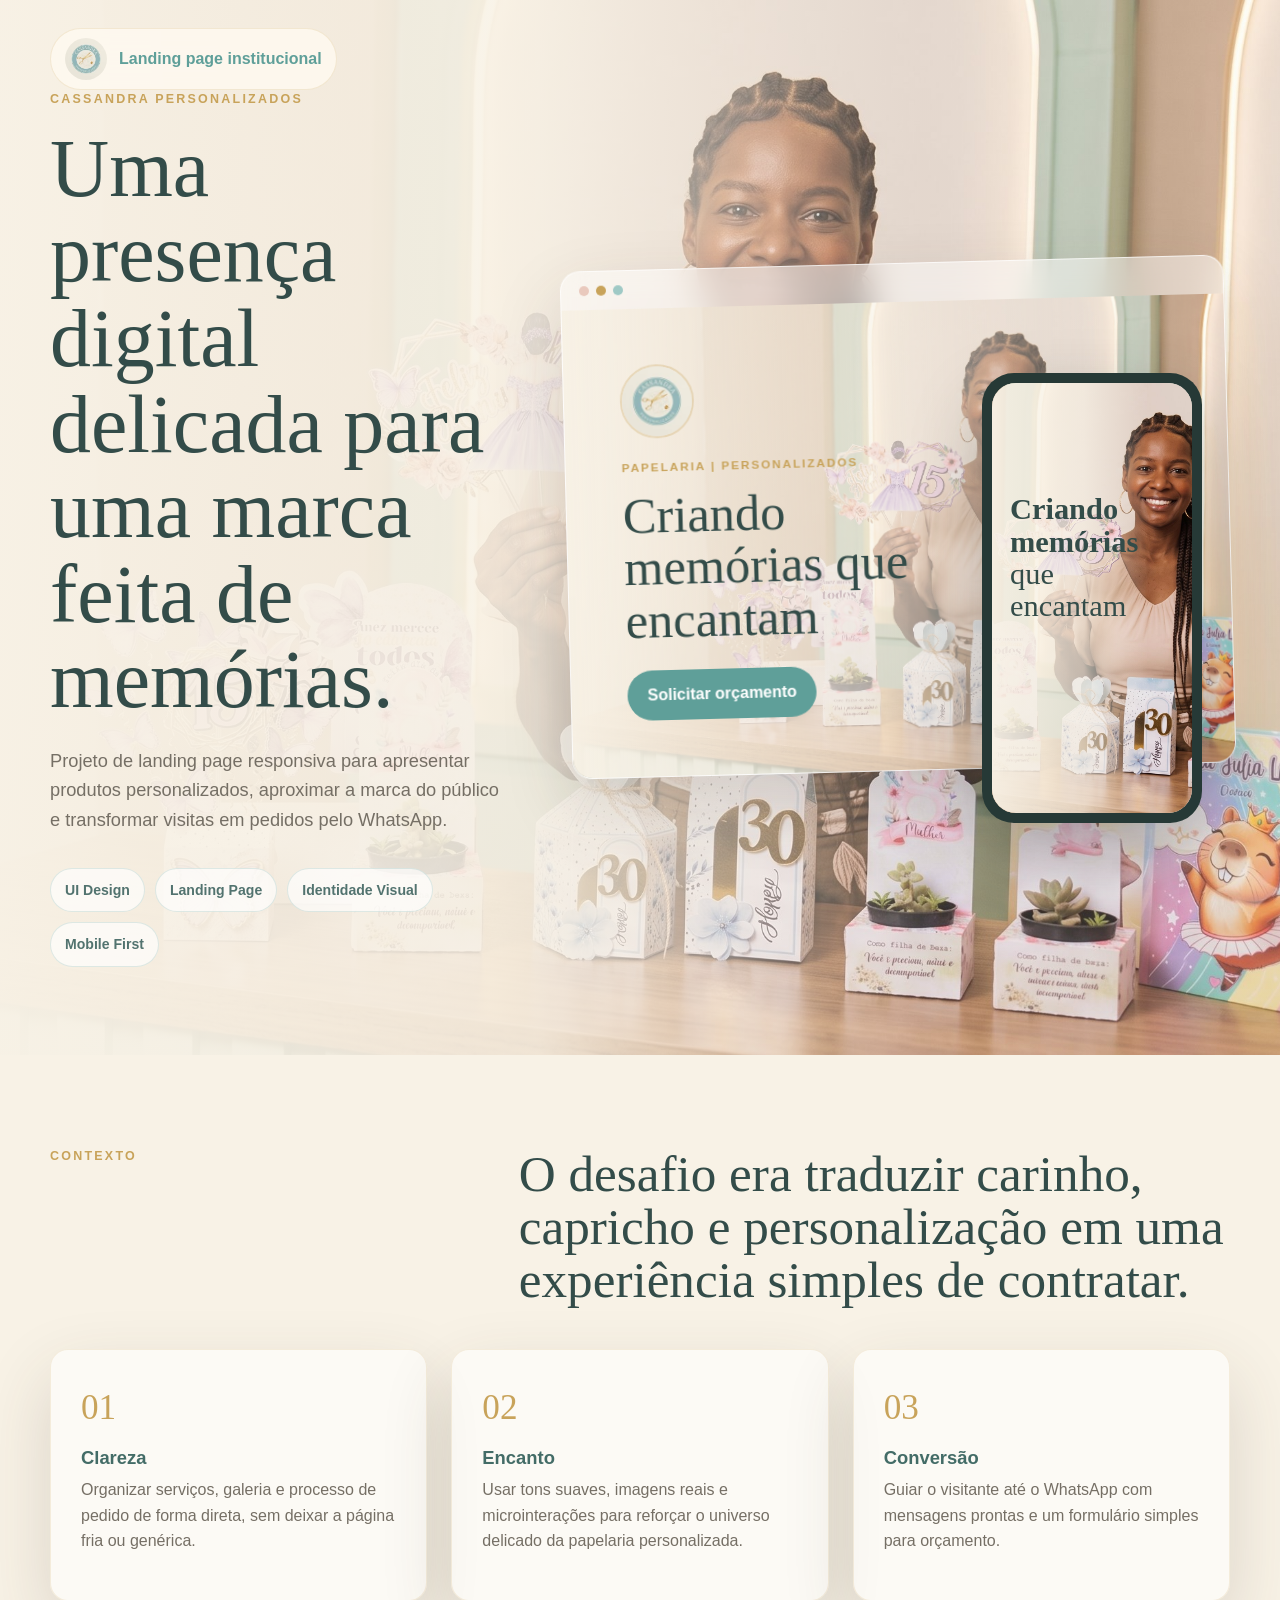
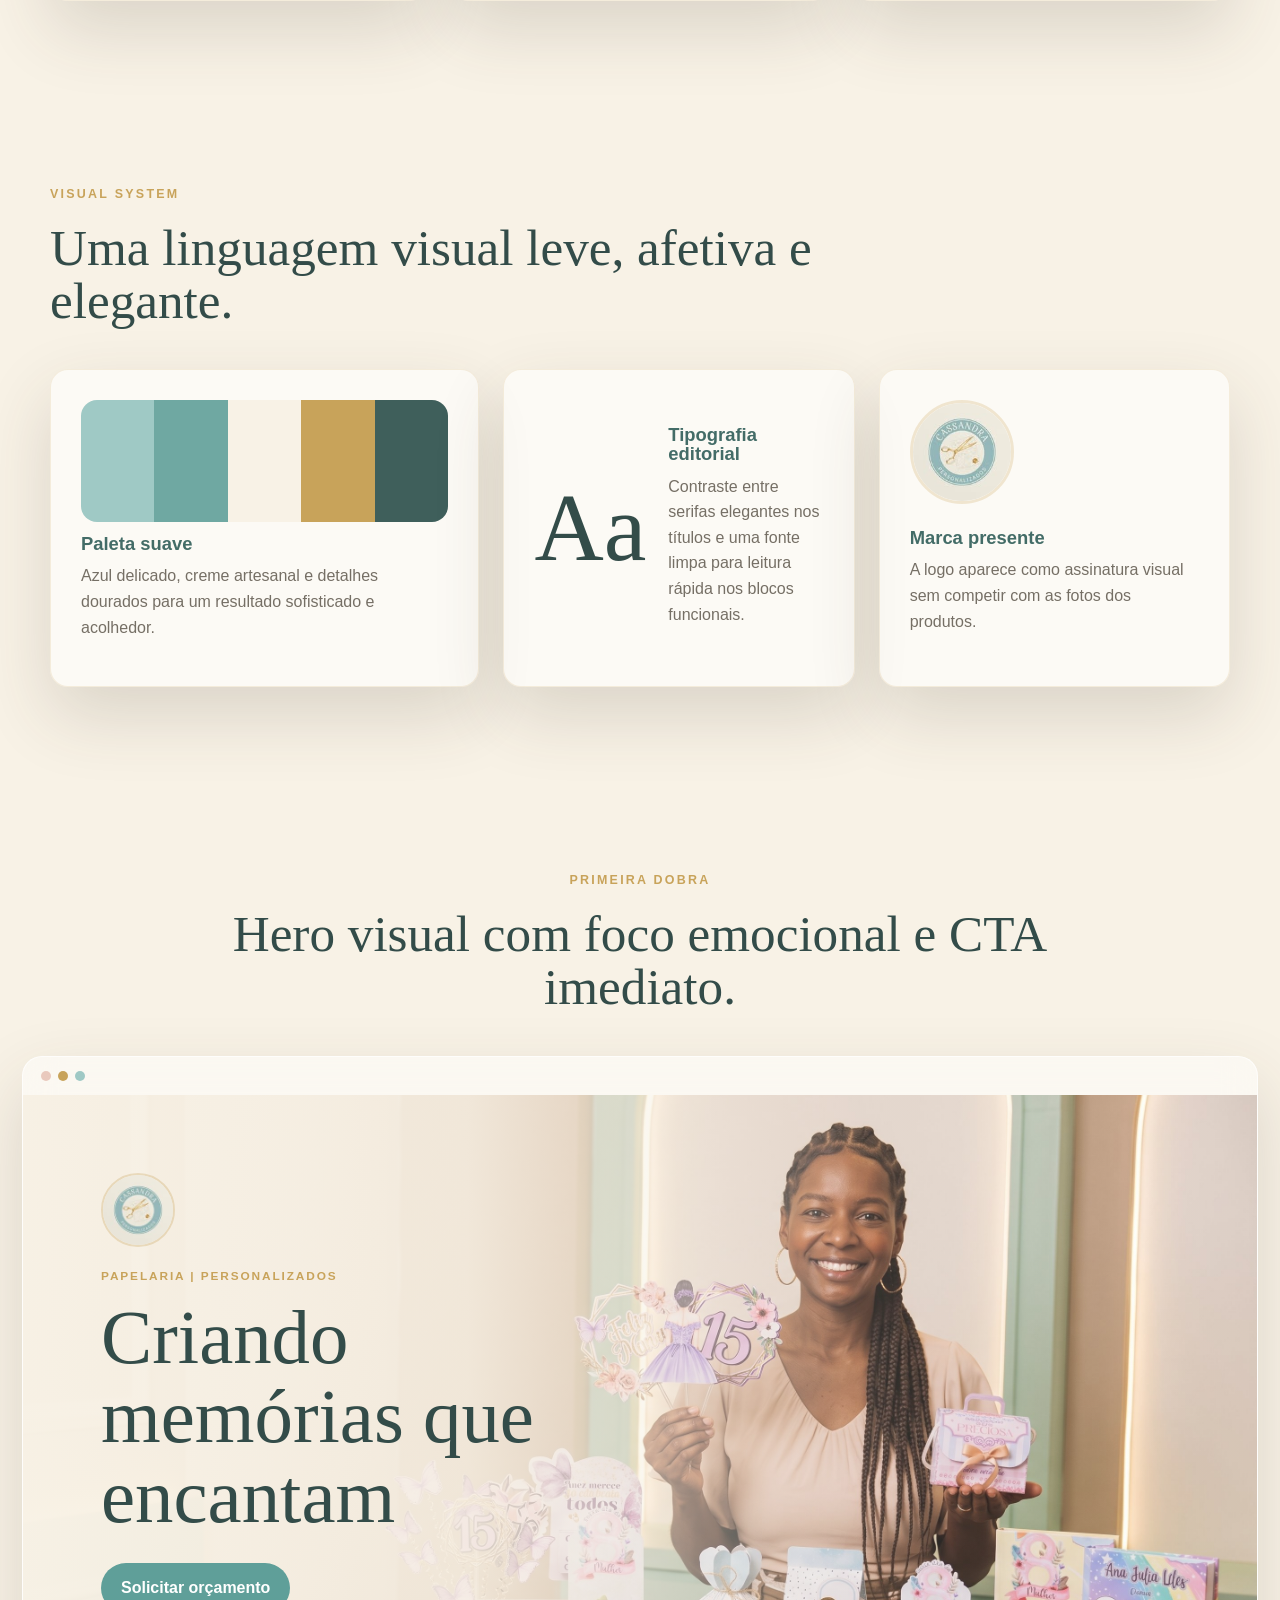
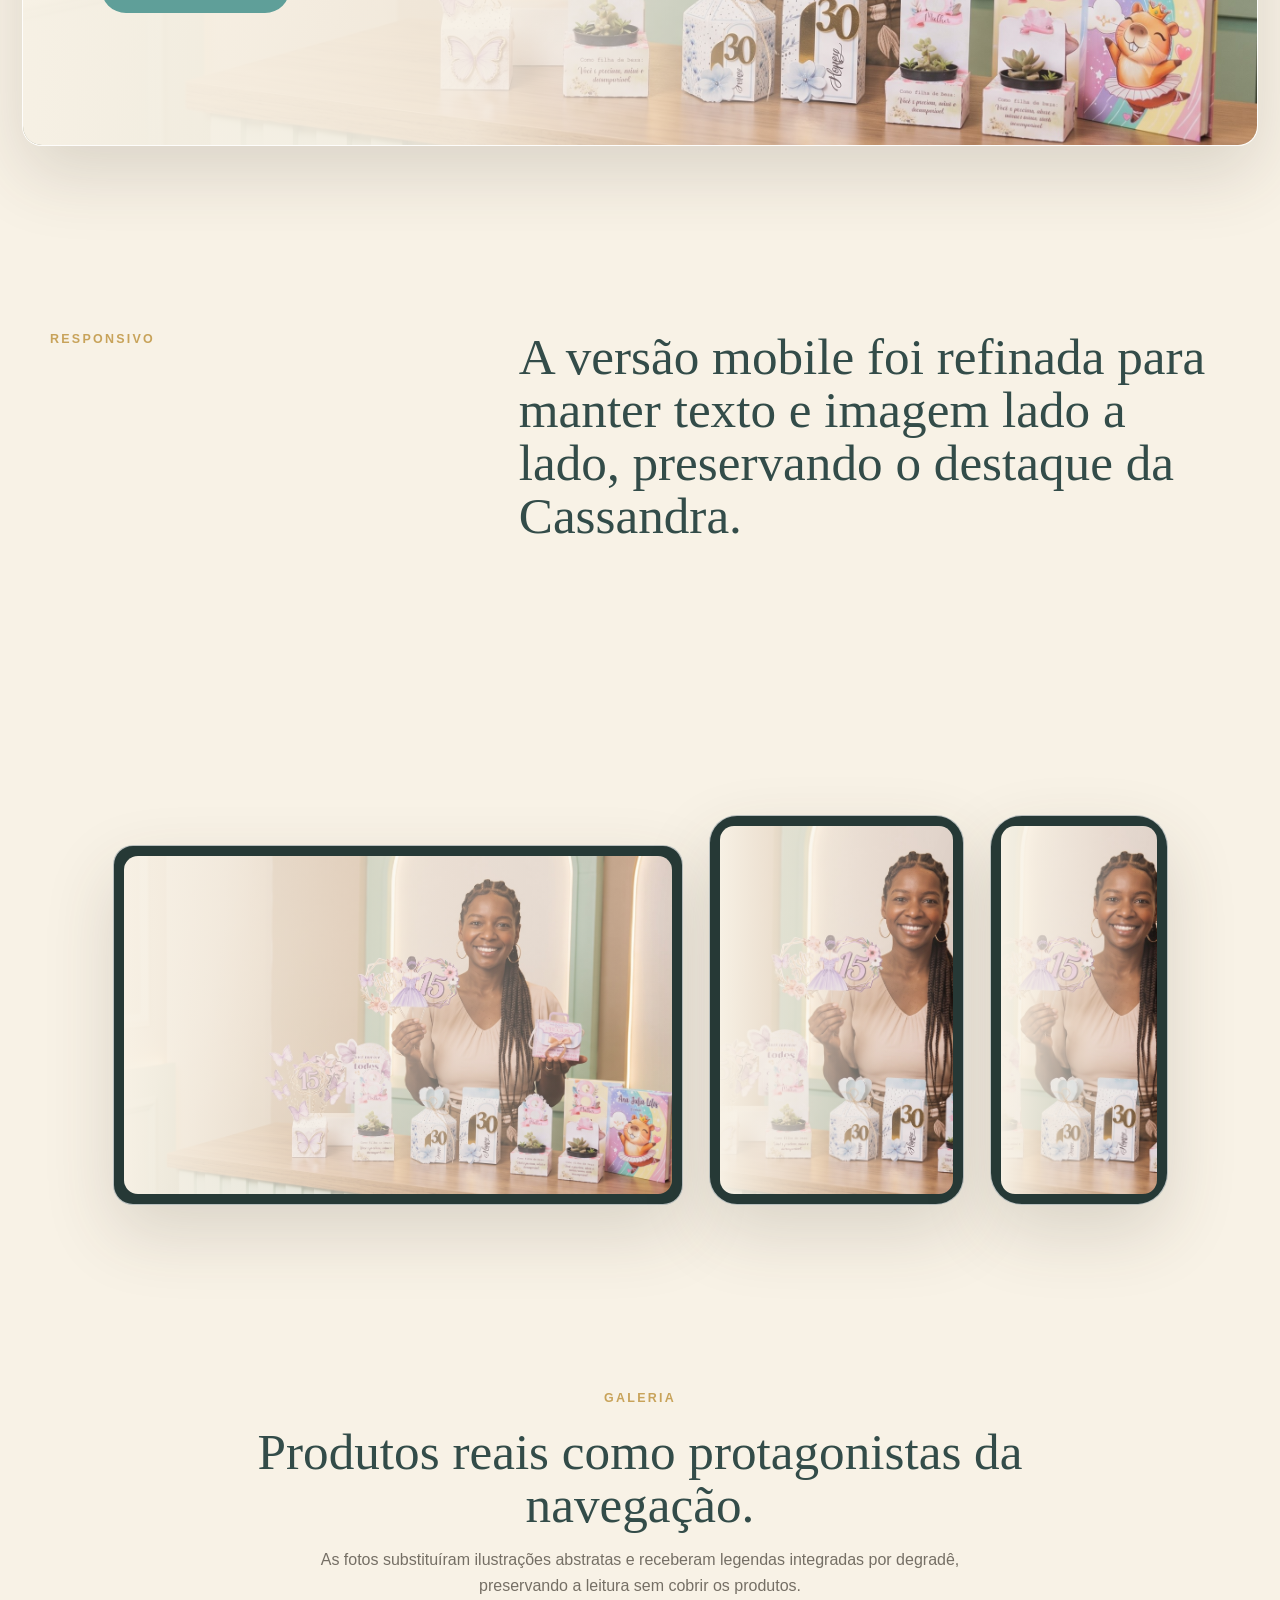
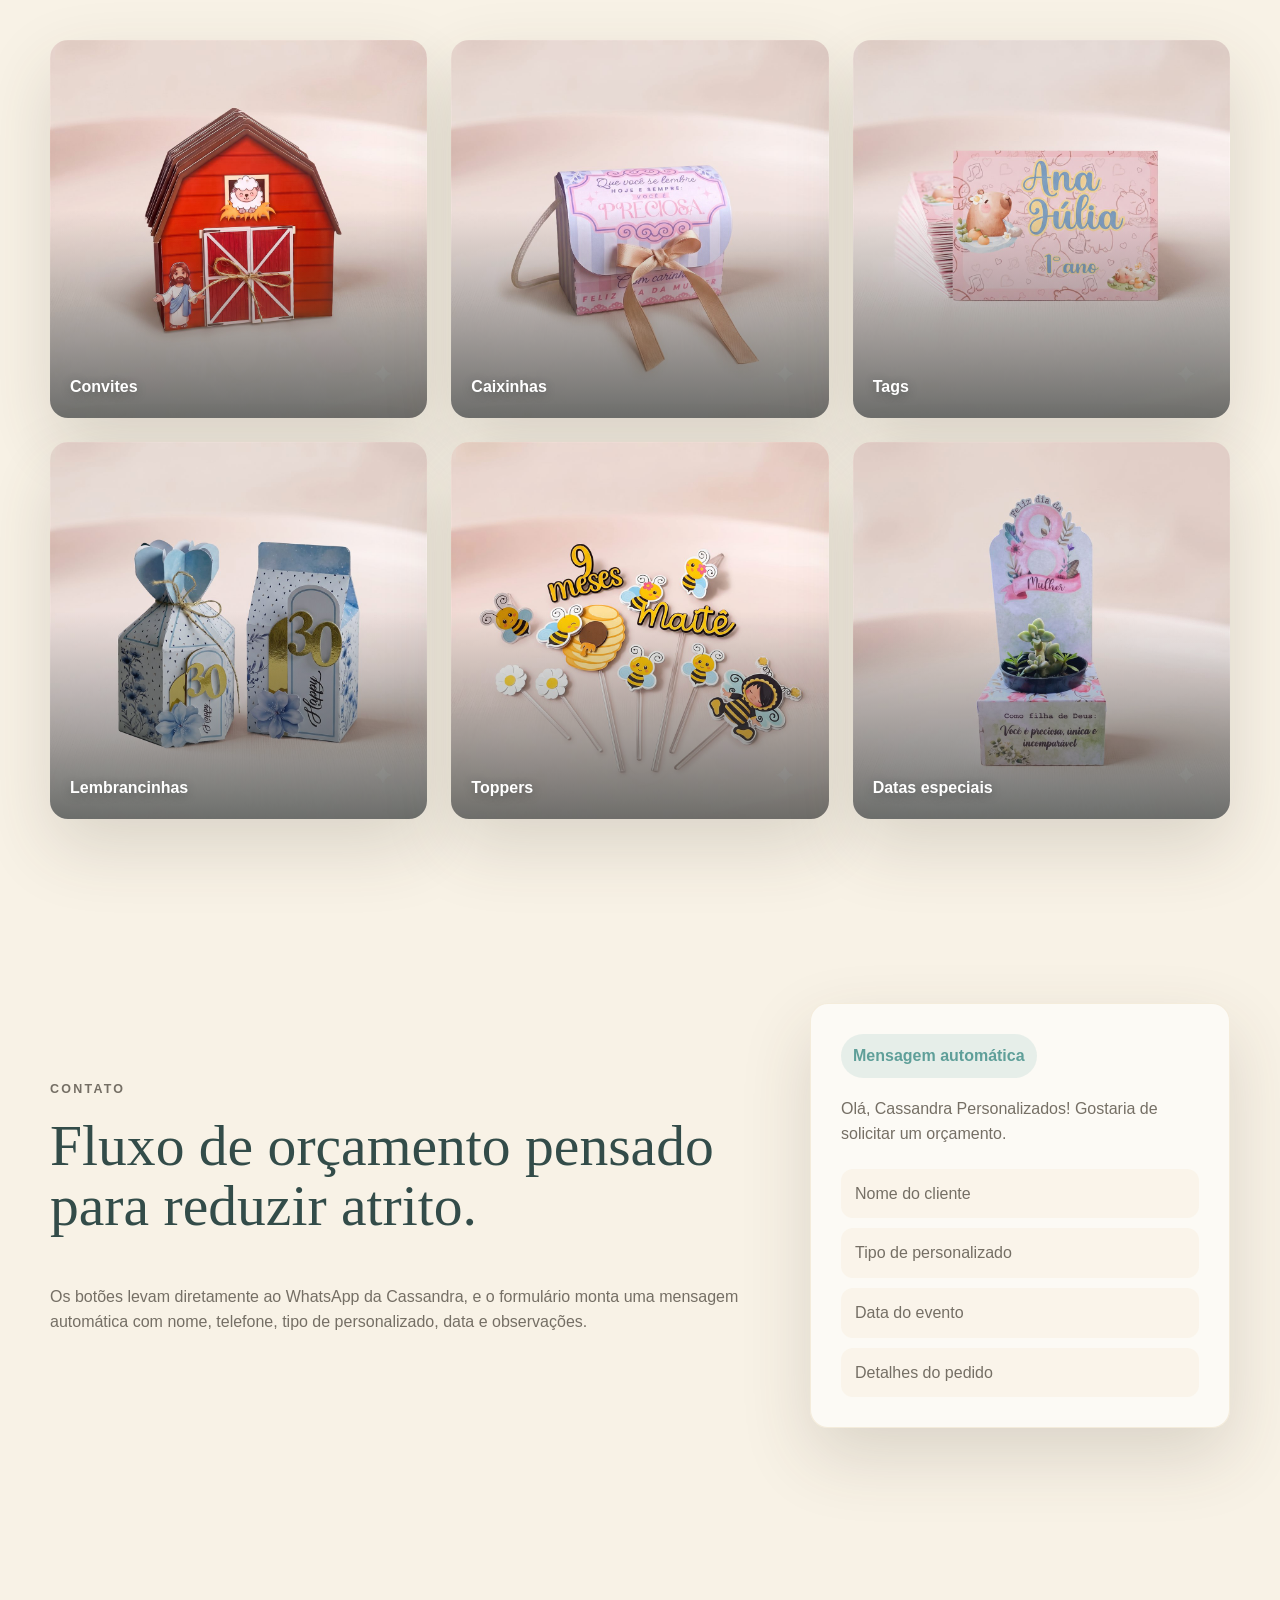
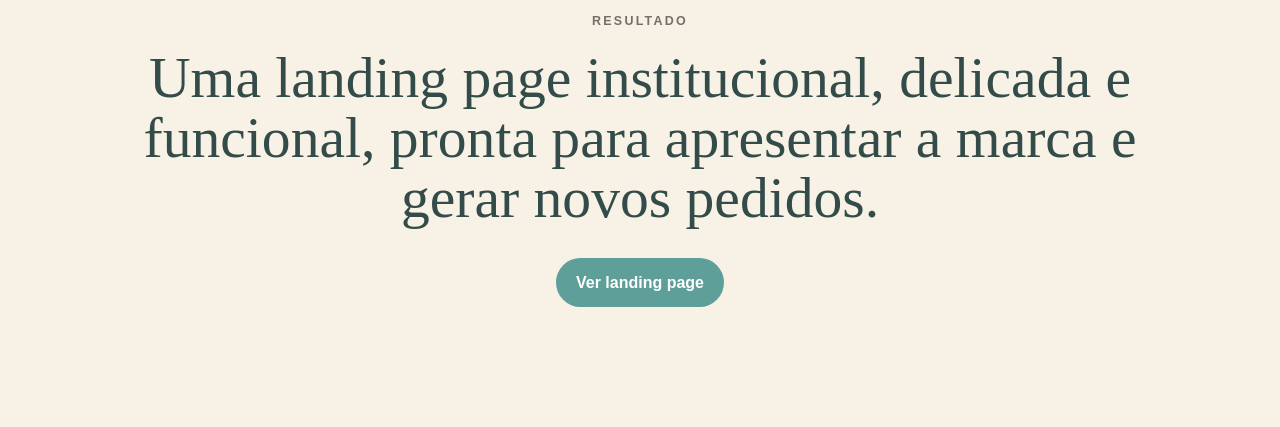
==== portfolio-behance/index.html @ b52dce13 "Cria case Behance da landing Cassandra" ====
<!DOCTYPE html>
<html lang="pt-BR">
<head>
  <meta charset="UTF-8">
  <meta name="viewport" content="width=device-width, initial-scale=1.0">
  <meta name="description" content="Case de portfólio da landing page Cassandra Personalizados, criado para apresentação no Behance.">
  <title>Cassandra Personalizados | Case Behance</title>
  <link rel="stylesheet" href="styles.css?v=20260709-case-1">
</head>
<body>
  <main>
    <section class="hero-section panel" id="inicio">
      <div class="case-nav">
        <img src="../assets/logo-cassandra.jpg" alt="Logo Cassandra Personalizados">
        <span>Landing page institucional</span>
      </div>

      <div class="hero-grid">
        <div class="hero-copy">
          <p class="eyebrow">Cassandra Personalizados</p>
          <h1>Uma presença digital delicada para uma marca feita de memórias.</h1>
          <p>Projeto de landing page responsiva para apresentar produtos personalizados, aproximar a marca do público e transformar visitas em pedidos pelo WhatsApp.</p>
          <div class="hero-meta">
            <span>UI Design</span>
            <span>Landing Page</span>
            <span>Identidade Visual</span>
            <span>Mobile First</span>
          </div>
        </div>

        <div class="hero-showcase" aria-label="Prévia visual da landing page">
          <div class="browser-frame desktop-preview">
            <div class="window-dots"><i></i><i></i><i></i></div>
            <div class="preview-hero">
              <img class="preview-logo" src="../assets/logo-cassandra.jpg" alt="">
              <p>Papelaria | Personalizados</p>
              <h2>Criando memórias que encantam</h2>
              <a>Solicitar orçamento</a>
            </div>
          </div>
          <div class="phone-frame">
            <div class="phone-screen">
              <img src="../assets/hero-cassandra.jpg" alt="Prévia mobile da landing Cassandra Personalizados">
              <div>
                <strong>Criando memórias</strong>
                <span>que encantam</span>
              </div>
            </div>
          </div>
        </div>
      </div>
    </section>

    <section class="overview panel">
      <div class="section-title">
        <p class="eyebrow">Contexto</p>
        <h2>O desafio era traduzir carinho, capricho e personalização em uma experiência simples de contratar.</h2>
      </div>
      <div class="overview-grid">
        <article>
          <span>01</span>
          <h3>Clareza</h3>
          <p>Organizar serviços, galeria e processo de pedido de forma direta, sem deixar a página fria ou genérica.</p>
        </article>
        <article>
          <span>02</span>
          <h3>Encanto</h3>
          <p>Usar tons suaves, imagens reais e microinterações para reforçar o universo delicado da papelaria personalizada.</p>
        </article>
        <article>
          <span>03</span>
          <h3>Conversão</h3>
          <p>Guiar o visitante até o WhatsApp com mensagens prontas e um formulário simples para orçamento.</p>
        </article>
      </div>
    </section>

    <section class="visual-system panel">
      <div class="section-title compact">
        <p class="eyebrow">Visual System</p>
        <h2>Uma linguagem visual leve, afetiva e elegante.</h2>
      </div>
      <div class="system-grid">
        <div class="palette-card">
          <div class="swatches">
            <span style="--c:#9fc9c5"></span>
            <span style="--c:#6fa8a2"></span>
            <span style="--c:#f8f2e6"></span>
            <span style="--c:#c8a35a"></span>
            <span style="--c:#3f5f5b"></span>
          </div>
          <h3>Paleta suave</h3>
          <p>Azul delicado, creme artesanal e detalhes dourados para um resultado sofisticado e acolhedor.</p>
        </div>
        <div class="type-card">
          <span class="serif-sample">Aa</span>
          <div>
            <h3>Tipografia editorial</h3>
            <p>Contraste entre serifas elegantes nos títulos e uma fonte limpa para leitura rápida nos blocos funcionais.</p>
          </div>
        </div>
        <div class="logo-card">
          <img src="../assets/logo-cassandra.jpg" alt="Logo Cassandra Personalizados">
          <h3>Marca presente</h3>
          <p>A logo aparece como assinatura visual sem competir com as fotos dos produtos.</p>
        </div>
      </div>
    </section>

    <section class="full-preview panel">
      <div class="section-title center-title">
        <p class="eyebrow">Primeira dobra</p>
        <h2>Hero visual com foco emocional e CTA imediato.</h2>
      </div>
      <div class="wide-browser">
        <div class="window-dots"><i></i><i></i><i></i></div>
        <div class="wide-hero">
          <div class="wide-copy">
            <img src="../assets/logo-cassandra.jpg" alt="">
            <p>Papelaria | Personalizados</p>
            <h3>Criando memórias que encantam</h3>
            <span>Solicitar orçamento</span>
          </div>
        </div>
      </div>
    </section>

    <section class="responsive-story panel">
      <div class="section-title">
        <p class="eyebrow">Responsivo</p>
        <h2>A versão mobile foi refinada para manter texto e imagem lado a lado, preservando o destaque da Cassandra.</h2>
      </div>
      <div class="device-row">
        <div class="device desktop-device">
          <div class="device-screen desktop-shot"></div>
        </div>
        <div class="device tablet-device">
          <div class="device-screen tablet-shot"></div>
        </div>
        <div class="device mobile-device">
          <div class="device-screen mobile-shot"></div>
        </div>
      </div>
    </section>

    <section class="gallery-story panel">
      <div class="section-title center-title">
        <p class="eyebrow">Galeria</p>
        <h2>Produtos reais como protagonistas da navegação.</h2>
        <p>As fotos substituíram ilustrações abstratas e receberam legendas integradas por degradê, preservando a leitura sem cobrir os produtos.</p>
      </div>
      <div class="product-grid">
        <article><img src="../assets/gallery-convites.jpg" alt="Convites personalizados"><span>Convites</span></article>
        <article><img src="../assets/gallery-caixinhas.jpg" alt="Caixinhas personalizadas"><span>Caixinhas</span></article>
        <article><img src="../assets/gallery-tags.jpg" alt="Tags personalizadas"><span>Tags</span></article>
        <article><img src="../assets/gallery-lembrancinhas.jpg" alt="Lembrancinhas personalizadas"><span>Lembrancinhas</span></article>
        <article><img src="../assets/gallery-toppers.jpg" alt="Toppers personalizados"><span>Toppers</span></article>
        <article><img src="../assets/gallery-datas-especiais.jpg" alt="Datas especiais"><span>Datas especiais</span></article>
      </div>
    </section>

    <section class="conversion panel">
      <div class="conversion-copy">
        <p class="eyebrow">Contato</p>
        <h2>Fluxo de orçamento pensado para reduzir atrito.</h2>
        <p>Os botões levam diretamente ao WhatsApp da Cassandra, e o formulário monta uma mensagem automática com nome, telefone, tipo de personalizado, data e observações.</p>
      </div>
      <div class="message-card">
        <span>Mensagem automática</span>
        <p>Olá, Cassandra Personalizados! Gostaria de solicitar um orçamento.</p>
        <ul>
          <li>Nome do cliente</li>
          <li>Tipo de personalizado</li>
          <li>Data do evento</li>
          <li>Detalhes do pedido</li>
        </ul>
      </div>
    </section>

    <section class="finale panel">
      <p class="eyebrow">Resultado</p>
      <h2>Uma landing page institucional, delicada e funcional, pronta para apresentar a marca e gerar novos pedidos.</h2>
      <a href="../index.html">Ver landing page</a>
    </section>
  </main>
</body>
</html>
---- portfolio-behance/styles.css ----
:root {
  --aqua: #9fc9c5;
  --aqua-dark: #5f9f99;
  --cream: #f8f2e6;
  --paper: #fffaf1;
  --gold: #c8a35a;
  --ink: #334c49;
  --muted: #756f65;
  --rose: #e9c9bd;
  --white: #ffffff;
  --shadow: 0 28px 70px rgba(69, 59, 46, 0.16);
  --serif: Georgia, "Times New Roman", serif;
  --sans: "Segoe UI", Arial, sans-serif;
}

* { box-sizing: border-box; }

html { scroll-behavior: smooth; }

body {
  margin: 0;
  background: var(--cream);
  color: var(--ink);
  font-family: var(--sans);
  line-height: 1.6;
}

body::before {
  position: fixed;
  inset: 0;
  z-index: -1;
  content: "";
  background:
    radial-gradient(circle at 8% 12%, rgba(159, 201, 197, 0.28), transparent 26%),
    radial-gradient(circle at 92% 4%, rgba(200, 163, 90, 0.18), transparent 24%),
    radial-gradient(circle at 76% 82%, rgba(233, 201, 189, 0.22), transparent 28%);
}

img { display: block; max-width: 100%; }

.panel {
  width: min(1180px, calc(100% - 44px));
  margin: 0 auto;
  padding: 92px 0;
}

.hero-section {
  width: 100%;
  min-height: 100vh;
  padding: 28px max(22px, calc((100vw - 1180px) / 2)) 88px;
  overflow: hidden;
  background:
    linear-gradient(90deg, rgba(248, 242, 230, 0.98) 0%, rgba(248, 242, 230, 0.88) 42%, rgba(248, 242, 230, 0.18) 72%),
    url("../assets/hero-cassandra.jpg") 78% center / cover no-repeat;
}

.case-nav {
  display: flex;
  align-items: center;
  gap: 12px;
  width: fit-content;
  padding: 9px 14px;
  border: 1px solid rgba(200, 163, 90, 0.2);
  border-radius: 999px;
  background: rgba(255, 250, 241, 0.78);
  color: var(--aqua-dark);
  font-weight: 700;
  backdrop-filter: blur(14px);
}

.case-nav img {
  width: 42px;
  height: 42px;
  border-radius: 50%;
}

.hero-grid {
  display: grid;
  grid-template-columns: minmax(0, 0.82fr) minmax(0, 1.18fr);
  gap: 54px;
  align-items: center;
  min-height: calc(100vh - 120px);
}

.eyebrow {
  margin: 0 0 16px;
  color: var(--gold);
  font-size: 0.78rem;
  font-weight: 900;
  letter-spacing: 0.18em;
  text-transform: uppercase;
}

h1,
h2,
h3,
p { margin-top: 0; }

h1,
h2,
h3 {
  color: var(--ink);
  font-family: var(--serif);
  line-height: 1.04;
  font-weight: 500;
}

h1 {
  max-width: 670px;
  margin-bottom: 24px;
  font-size: clamp(3rem, 6.4vw, 6.35rem);
}

.hero-copy > p:not(.eyebrow) {
  max-width: 520px;
  color: var(--muted);
  font-size: 1.14rem;
}

.hero-meta {
  display: flex;
  flex-wrap: wrap;
  gap: 10px;
  margin-top: 34px;
}

.hero-meta span {
  padding: 10px 14px;
  border: 1px solid rgba(111, 168, 162, 0.22);
  border-radius: 999px;
  background: rgba(255, 255, 255, 0.66);
  color: #52736f;
  font-size: 0.88rem;
  font-weight: 800;
}

.hero-showcase {
  position: relative;
  min-height: 590px;
}

.browser-frame,
.wide-browser,
.device {
  border: 1px solid rgba(255, 255, 255, 0.68);
  border-radius: 20px;
  background: rgba(255, 255, 255, 0.48);
  box-shadow: var(--shadow);
  backdrop-filter: blur(18px);
}

.desktop-preview {
  position: absolute;
  right: 0;
  top: 30px;
  width: min(720px, 100%);
  overflow: hidden;
  transform: rotate(-1.5deg);
}

.window-dots {
  display: flex;
  gap: 7px;
  padding: 14px 18px;
}

.window-dots i {
  width: 10px;
  height: 10px;
  border-radius: 50%;
  background: var(--rose);
}

.window-dots i:nth-child(2) { background: var(--gold); }
.window-dots i:nth-child(3) { background: var(--aqua); }

.preview-hero {
  min-height: 450px;
  padding: 56px;
  background:
    linear-gradient(90deg, rgba(248, 242, 230, 0.98), rgba(248, 242, 230, 0.64), rgba(248, 242, 230, 0.05)),
    url("../assets/hero-cassandra.jpg") 66% center / cover no-repeat;
}

.preview-logo,
.wide-copy img {
  width: 74px;
  height: 74px;
  border-radius: 50%;
  border: 2px solid rgba(200, 163, 90, 0.3);
}

.preview-hero p,
.wide-copy p {
  margin: 20px 0 12px;
  color: var(--gold);
  font-size: 0.74rem;
  font-weight: 900;
  letter-spacing: 0.16em;
  text-transform: uppercase;
}

.preview-hero h2 {
  max-width: 360px;
  margin-bottom: 24px;
  font-size: 3.15rem;
}

.preview-hero a,
.wide-copy span,
.finale a {
  display: inline-flex;
  min-height: 46px;
  align-items: center;
  justify-content: center;
  padding: 12px 20px;
  border-radius: 999px;
  background: var(--aqua-dark);
  color: var(--white);
  font-weight: 800;
  text-decoration: none;
}

.phone-frame {
  position: absolute;
  right: 28px;
  bottom: 0;
  width: 220px;
  padding: 10px;
  border-radius: 32px;
  background: #263936;
  box-shadow: 0 30px 70px rgba(35, 44, 42, 0.28);
}

.phone-screen {
  position: relative;
  height: 430px;
  overflow: hidden;
  border-radius: 24px;
  background: var(--cream);
}

.phone-screen img {
  width: 100%;
  height: 100%;
  object-fit: cover;
  object-position: 60% center;
}

.phone-screen::after {
  position: absolute;
  inset: 0;
  content: "";
  background: linear-gradient(90deg, rgba(248, 242, 230, 0.95) 0%, rgba(248, 242, 230, 0.72) 46%, transparent 78%);
}

.phone-screen div {
  position: absolute;
  left: 18px;
  right: 70px;
  top: 110px;
  z-index: 1;
  color: var(--ink);
  font-family: var(--serif);
  font-size: 1.9rem;
  line-height: 1.06;
}

.phone-screen span { display: block; }

.section-title {
  display: grid;
  grid-template-columns: 0.75fr 1.25fr;
  gap: 42px;
  align-items: start;
  margin-bottom: 42px;
}

.section-title h2 {
  margin-bottom: 0;
  font-size: clamp(2.1rem, 4vw, 4.2rem);
}

.section-title > p:not(.eyebrow),
.gallery-story .section-title > p:not(.eyebrow) {
  max-width: 680px;
  margin: 16px auto 0;
  color: var(--muted);
}

.compact,
.center-title {
  display: block;
  max-width: 860px;
}

.center-title {
  margin-inline: auto;
  text-align: center;
}

.overview-grid,
.system-grid,
.product-grid {
  display: grid;
  gap: 24px;
}

.overview-grid {
  grid-template-columns: repeat(3, 1fr);
}

.overview-grid article,
.palette-card,
.type-card,
.logo-card,
.message-card {
  padding: 30px;
  border: 1px solid rgba(200, 163, 90, 0.16);
  border-radius: 18px;
  background: rgba(255, 255, 255, 0.58);
  box-shadow: var(--shadow);
}

.overview-grid span {
  color: var(--gold);
  font-family: var(--serif);
  font-size: 2.2rem;
}

.overview-grid h3,
.system-grid h3 {
  margin: 12px 0 10px;
  font-family: var(--sans);
  color: #436c67;
  font-size: 1.15rem;
  font-weight: 900;
}

.overview-grid p,
.system-grid p,
.conversion-copy p,
.message-card,
.finale p {
  color: var(--muted);
}

.system-grid {
  grid-template-columns: 1.1fr 0.9fr 0.9fr;
  align-items: stretch;
}

.swatches {
  display: grid;
  grid-template-columns: repeat(5, 1fr);
  height: 122px;
  overflow: hidden;
  border-radius: 16px;
}

.swatches span { background: var(--c); }

.type-card {
  display: flex;
  gap: 22px;
  align-items: center;
}

.serif-sample {
  color: var(--ink);
  font-family: var(--serif);
  font-size: 6rem;
  line-height: 1;
}

.logo-card img {
  width: 104px;
  height: 104px;
  margin-bottom: 24px;
  border-radius: 50%;
  border: 3px solid rgba(200, 163, 90, 0.24);
}

.full-preview {
  width: min(1280px, calc(100% - 44px));
}

.wide-browser {
  overflow: hidden;
}

.wide-hero {
  min-height: 650px;
  padding: 78px;
  background:
    linear-gradient(90deg, rgba(248, 242, 230, 0.98) 0%, rgba(248, 242, 230, 0.88) 36%, rgba(248, 242, 230, 0.2) 68%, rgba(248, 242, 230, 0.02) 100%),
    url("../assets/hero-cassandra.jpg") 67% center / cover no-repeat;
}

.wide-copy h3 {
  max-width: 560px;
  margin-bottom: 26px;
  font-size: clamp(3rem, 6vw, 5.2rem);
}

.device-row {
  display: flex;
  min-height: 620px;
  align-items: flex-end;
  justify-content: center;
  gap: 26px;
}

.device {
  overflow: hidden;
  padding: 10px;
  background: #263936;
}

.device-screen {
  width: 100%;
  height: 100%;
  border-radius: 14px;
  background:
    linear-gradient(90deg, rgba(248, 242, 230, 0.98), rgba(248, 242, 230, 0.54), rgba(248, 242, 230, 0.04)),
    url("../assets/hero-cassandra.jpg") 64% center / cover no-repeat;
}

.desktop-device {
  width: 570px;
  height: 360px;
  border-radius: 20px;
}

.tablet-device {
  width: 255px;
  height: 390px;
  border-radius: 28px;
}

.mobile-device {
  width: 178px;
  height: 390px;
  border-radius: 32px;
}

.tablet-shot { background-position: 57% center; }
.mobile-shot { background-size: auto 100%; background-position: 62% center; }

.product-grid {
  grid-template-columns: repeat(3, 1fr);
}

.product-grid article {
  position: relative;
  min-height: 285px;
  overflow: hidden;
  border-radius: 18px;
  box-shadow: var(--shadow);
}

.product-grid img {
  width: 100%;
  height: 100%;
  object-fit: cover;
  transition: transform 500ms ease;
}

.product-grid article::after {
  position: absolute;
  inset: 45% 0 0;
  content: "";
  background: linear-gradient(180deg, transparent, rgba(35, 44, 42, 0.64));
}

.product-grid span {
  position: absolute;
  left: 20px;
  bottom: 18px;
  z-index: 1;
  color: var(--white);
  font-weight: 900;
  text-shadow: 0 2px 10px rgba(35, 44, 42, 0.35);
}

.product-grid article:hover img { transform: scale(1.08); }

.conversion {
  display: grid;
  grid-template-columns: minmax(0, 1fr) 420px;
  gap: 46px;
  align-items: center;
}

.conversion-copy h2,
.finale h2 {
  font-size: clamp(2.3rem, 4.5vw, 4.4rem);
}

.message-card span {
  display: inline-flex;
  margin-bottom: 18px;
  padding: 9px 12px;
  border-radius: 999px;
  background: rgba(159, 201, 197, 0.24);
  color: var(--aqua-dark);
  font-weight: 900;
}

.message-card ul {
  display: grid;
  gap: 10px;
  margin: 22px 0 0;
  padding: 0;
  list-style: none;
}

.message-card li {
  padding: 12px 14px;
  border-radius: 12px;
  background: rgba(248, 242, 230, 0.74);
}

.finale {
  width: min(1040px, calc(100% - 44px));
  padding-bottom: 120px;
  text-align: center;
}

.finale h2 {
  margin-bottom: 30px;
}

@media (max-width: 960px) {
  .hero-grid,
  .section-title,
  .conversion,
  .system-grid {
    grid-template-columns: 1fr;
  }

  .hero-showcase { min-height: 520px; }
  .desktop-preview { width: 100%; }
  .phone-frame { right: 0; }
  .overview-grid,
  .product-grid { grid-template-columns: repeat(2, 1fr); }
  .device-row { flex-wrap: wrap; }
}

@media (max-width: 640px) {
  .panel { width: min(100% - 28px, 1180px); padding: 70px 0; }
  .hero-section { padding-inline: 14px; }
  .case-nav span { display: none; }
  .hero-grid { gap: 28px; }
  .hero-showcase { min-height: 480px; }
  .preview-hero { min-height: 380px; padding: 34px; }
  .preview-hero h2 { font-size: 2.3rem; }
  .phone-frame { width: 170px; }
  .phone-screen { height: 330px; }
  .overview-grid,
  .product-grid { grid-template-columns: 1fr; }
  .wide-hero { min-height: 520px; padding: 36px; }
  .desktop-device { width: 100%; height: 260px; }
  .tablet-device { width: 210px; height: 310px; }
  .mobile-device { width: 150px; height: 320px; }
}
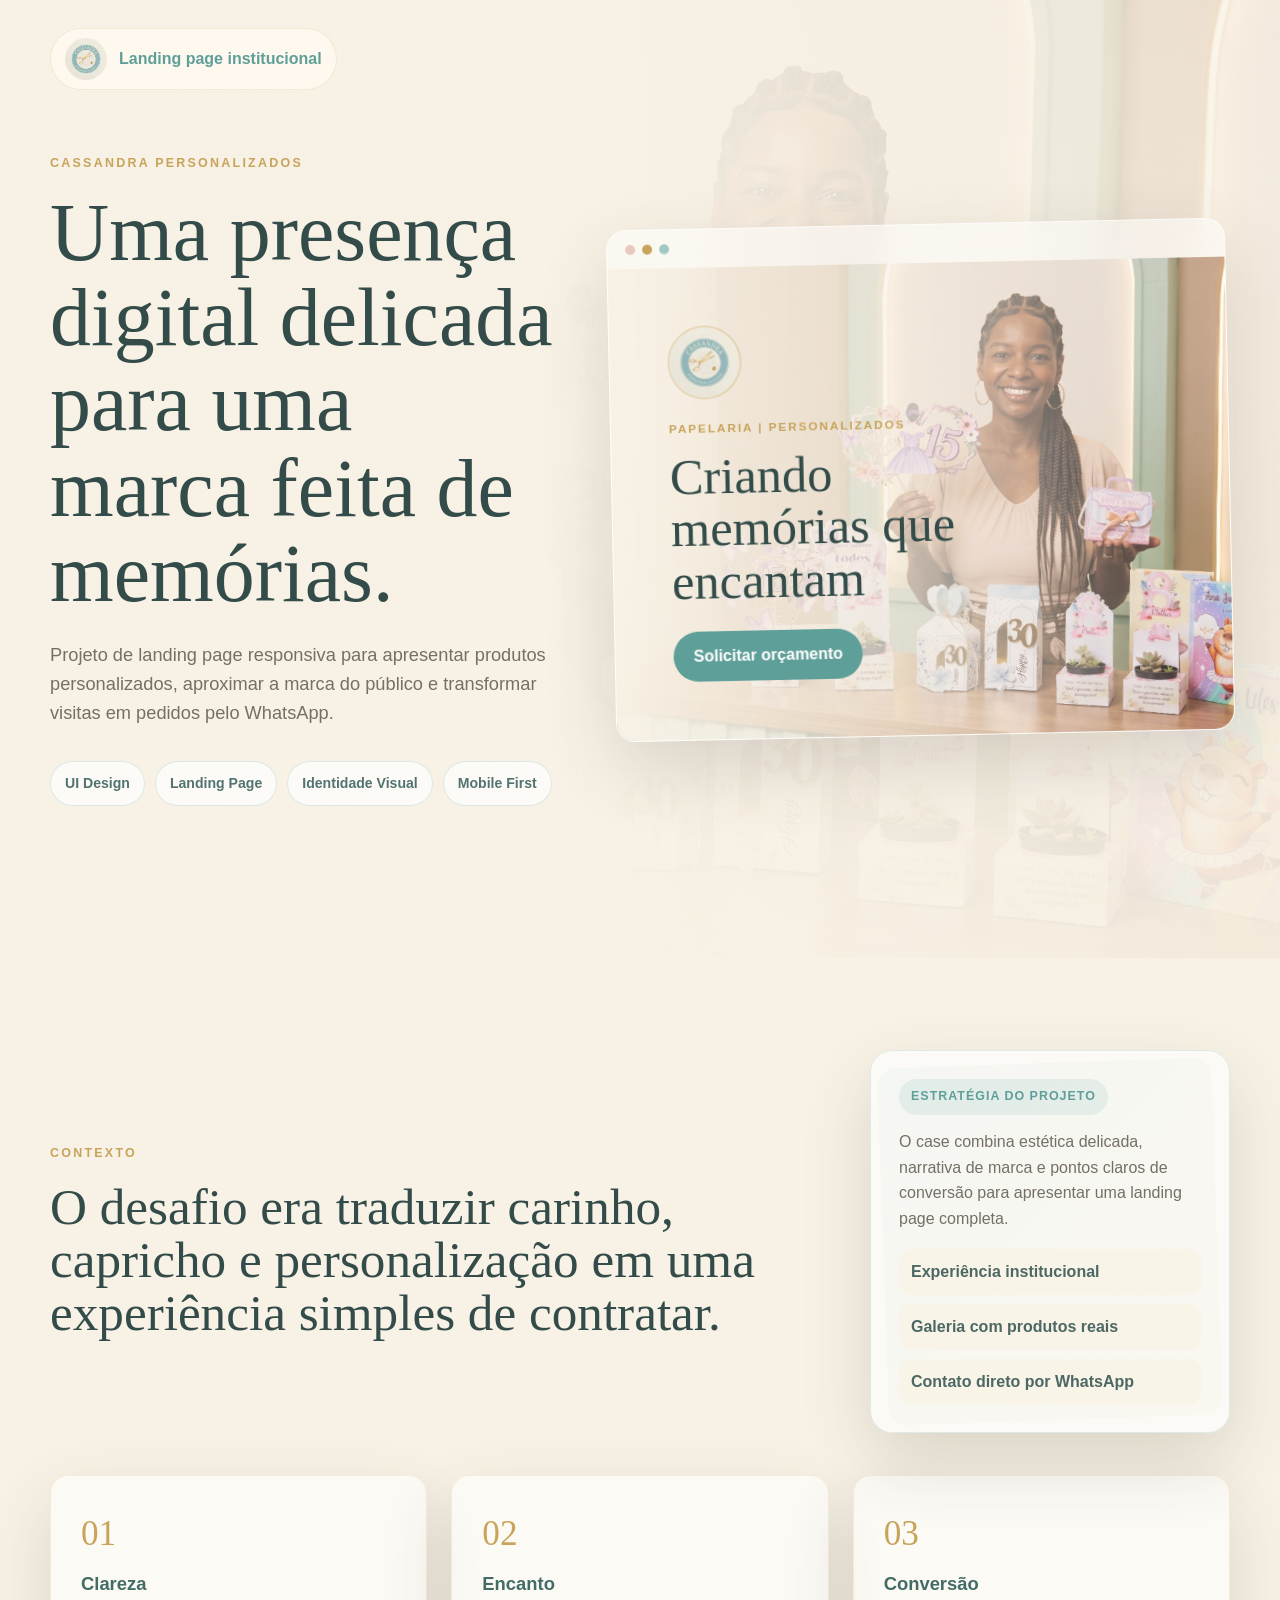
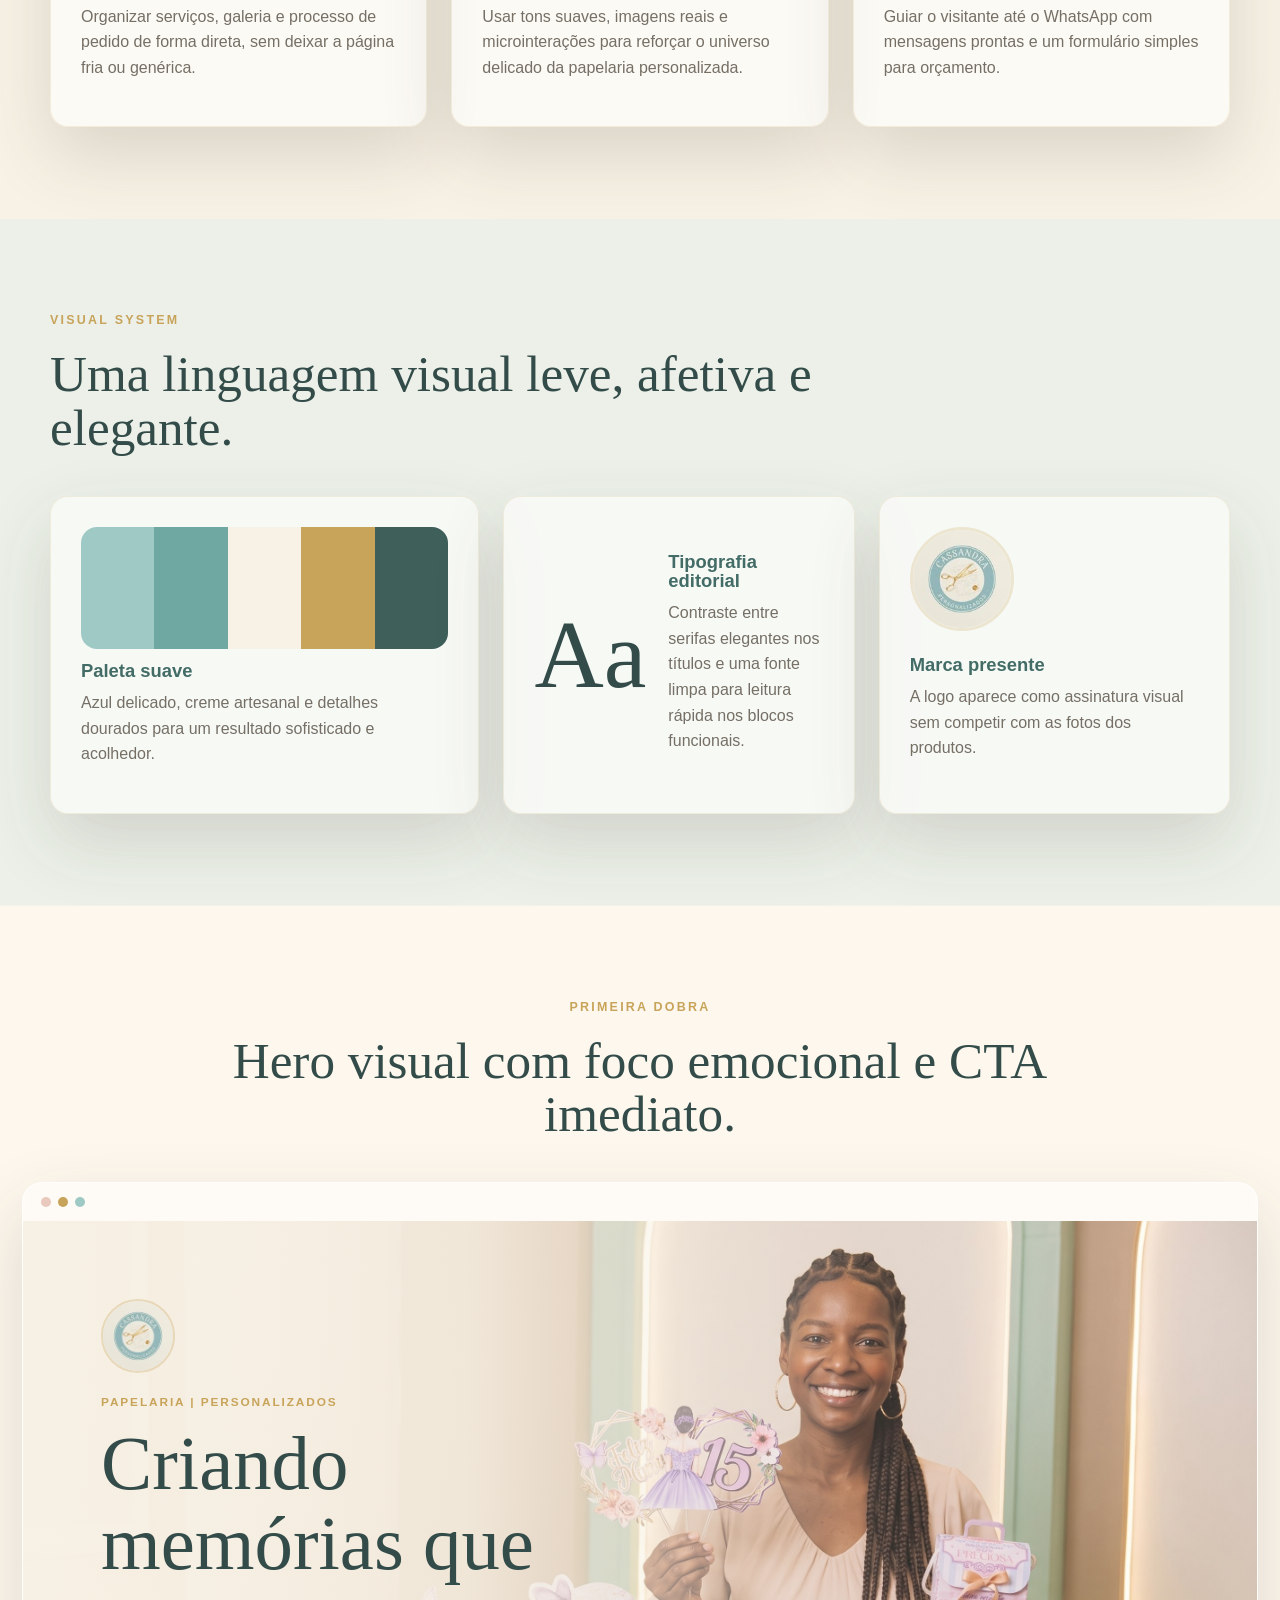
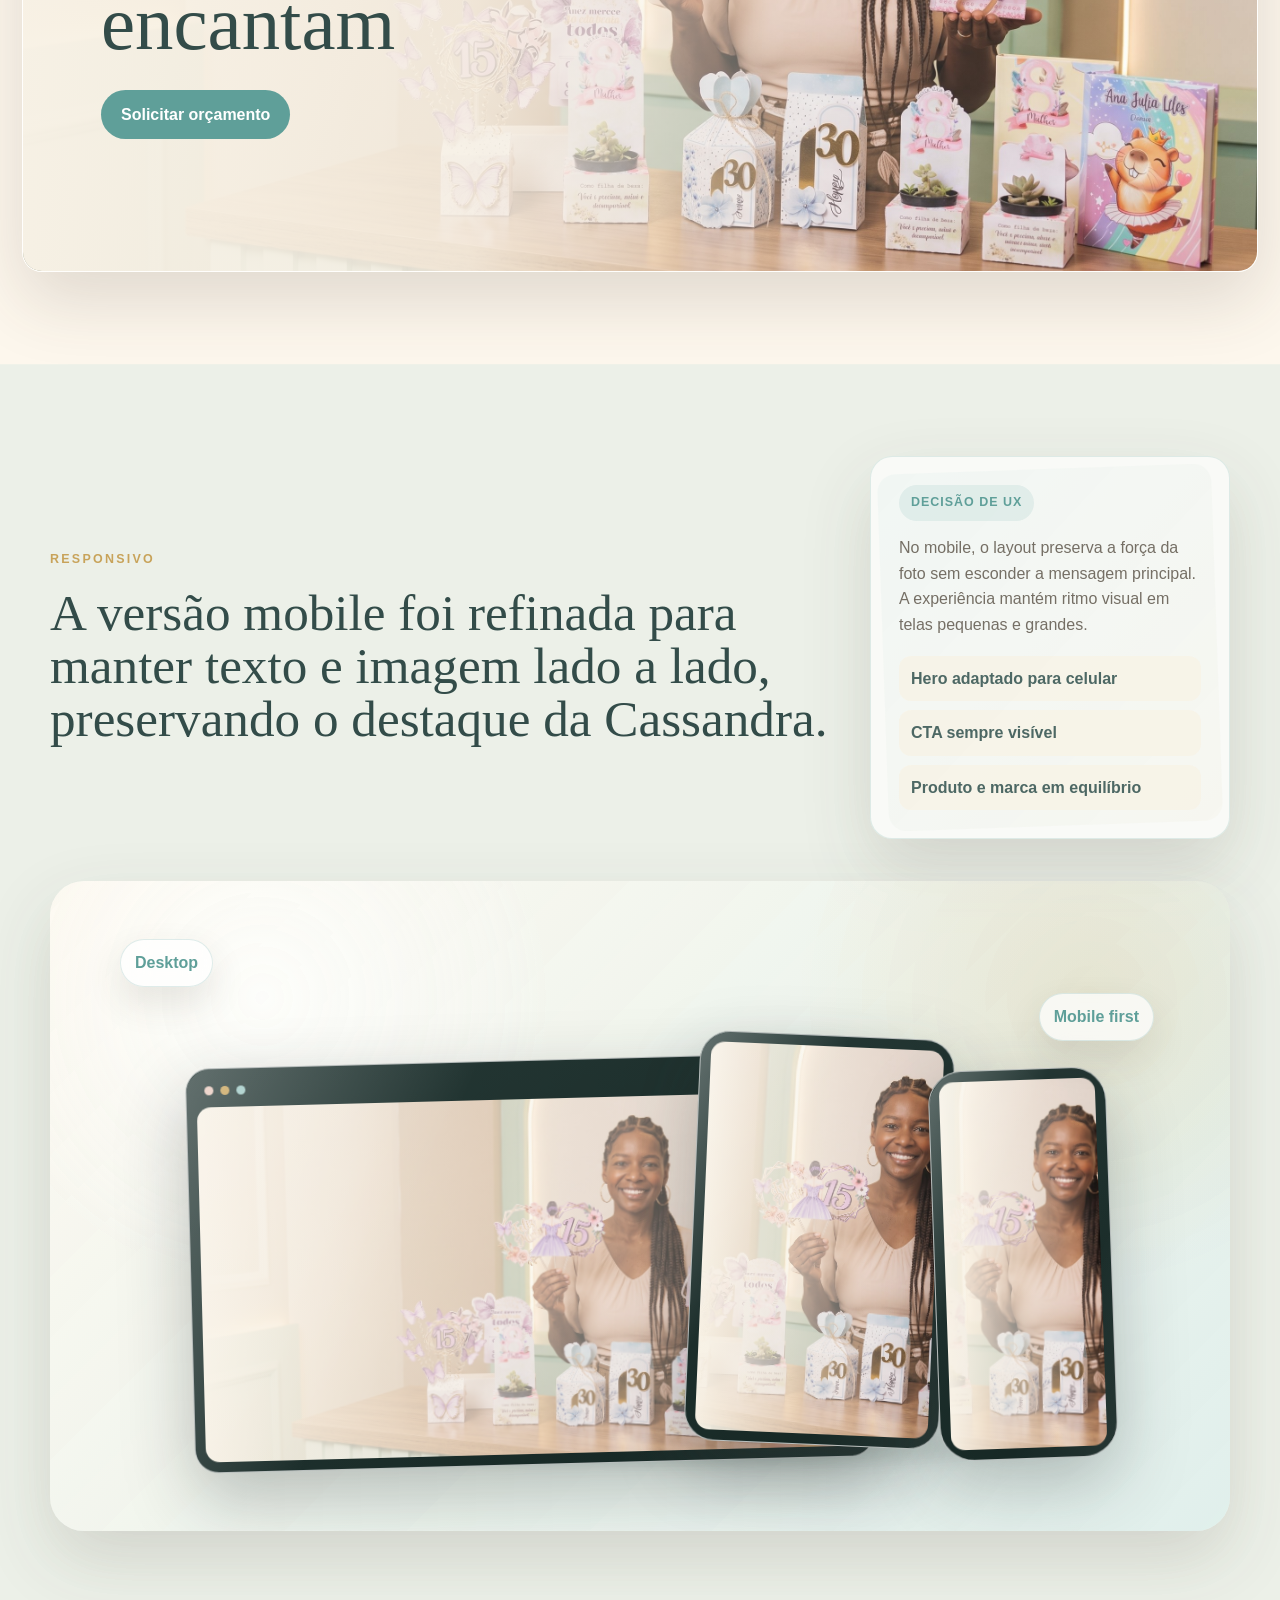
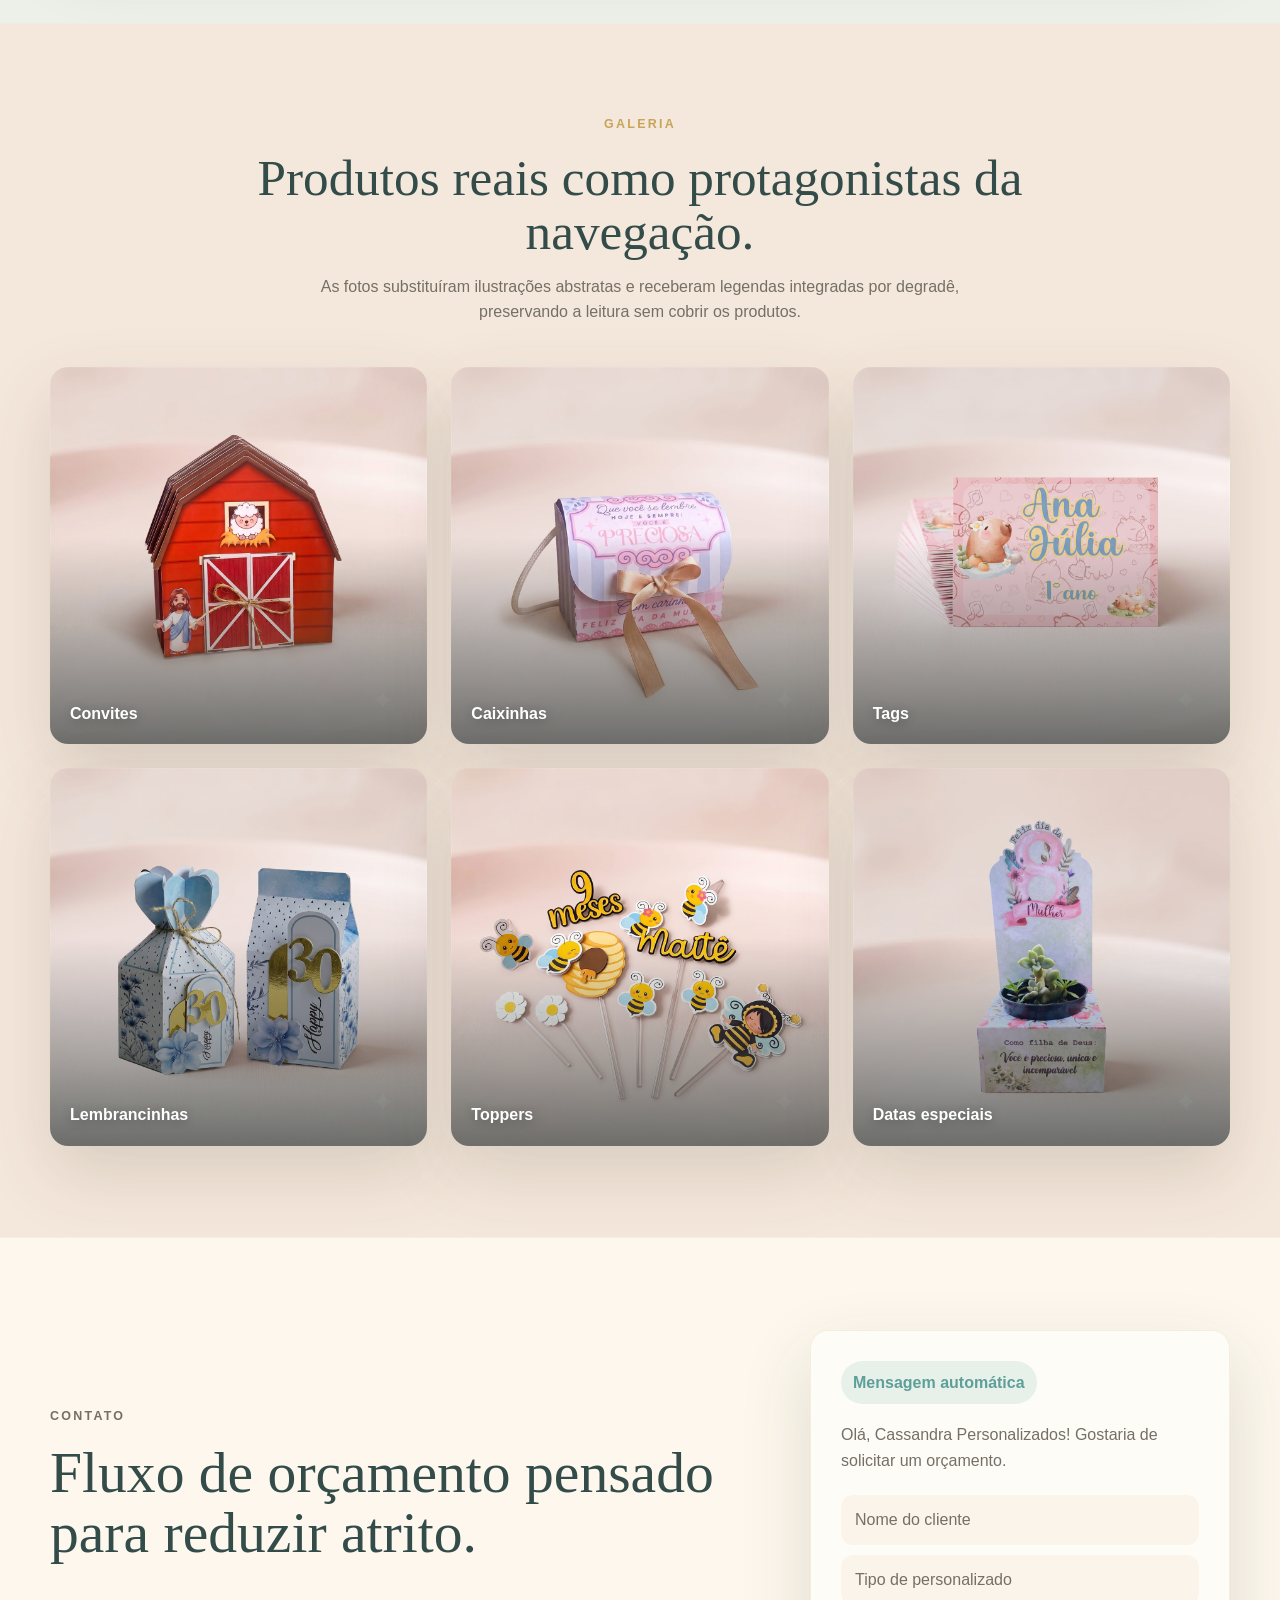
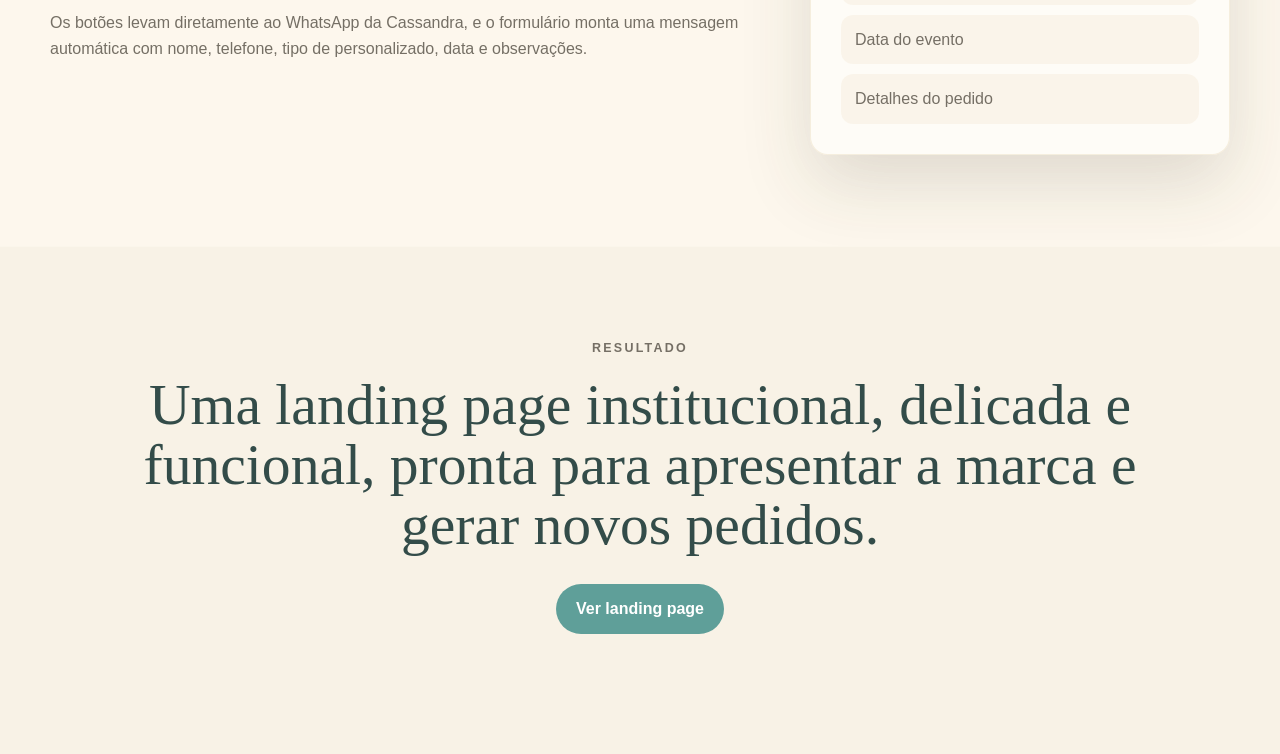
==== commit d8000ed3: "Refina visual do case Behance" ====
--- a/portfolio-behance/index.html
+++ b/portfolio-behance/index.html
@@ -5,7 +5,7 @@
   <meta name="viewport" content="width=device-width, initial-scale=1.0">
   <meta name="description" content="Case de portfólio da landing page Cassandra Personalizados, criado para apresentação no Behance.">
   <title>Cassandra Personalizados | Case Behance</title>
-  <link rel="stylesheet" href="styles.css?v=20260709-case-1">
+  <link rel="stylesheet" href="styles.css?v=20260709-case-refine-1">
 </head>
 <body>
   <main>
@@ -38,23 +38,25 @@
               <a>Solicitar orçamento</a>
             </div>
           </div>
-          <div class="phone-frame">
-            <div class="phone-screen">
-              <img src="../assets/hero-cassandra.jpg" alt="Prévia mobile da landing Cassandra Personalizados">
-              <div>
-                <strong>Criando memórias</strong>
-                <span>que encantam</span>
-              </div>
-            </div>
-          </div>
         </div>
       </div>
     </section>
 
     <section class="overview panel">
-      <div class="section-title">
-        <p class="eyebrow">Contexto</p>
-        <h2>O desafio era traduzir carinho, capricho e personalização em uma experiência simples de contratar.</h2>
+      <div class="section-title split-title">
+        <div>
+          <p class="eyebrow">Contexto</p>
+          <h2>O desafio era traduzir carinho, capricho e personalização em uma experiência simples de contratar.</h2>
+        </div>
+        <div class="section-note">
+          <span>Estratégia do projeto</span>
+          <p>O case combina estética delicada, narrativa de marca e pontos claros de conversão para apresentar uma landing page completa.</p>
+          <ul>
+            <li>Experiência institucional</li>
+            <li>Galeria com produtos reais</li>
+            <li>Contato direto por WhatsApp</li>
+          </ul>
+        </div>
       </div>
       <div class="overview-grid">
         <article>
@@ -126,18 +128,32 @@
     </section>
 
     <section class="responsive-story panel">
-      <div class="section-title">
-        <p class="eyebrow">Responsivo</p>
-        <h2>A versão mobile foi refinada para manter texto e imagem lado a lado, preservando o destaque da Cassandra.</h2>
-      </div>
-      <div class="device-row">
-        <div class="device desktop-device">
+      <div class="section-title split-title">
+        <div>
+          <p class="eyebrow">Responsivo</p>
+          <h2>A versão mobile foi refinada para manter texto e imagem lado a lado, preservando o destaque da Cassandra.</h2>
+        </div>
+        <div class="section-note responsive-note">
+          <span>Decisão de UX</span>
+          <p>No mobile, o layout preserva a força da foto sem esconder a mensagem principal. A experiência mantém ritmo visual em telas pequenas e grandes.</p>
+          <ul>
+            <li>Hero adaptado para celular</li>
+            <li>CTA sempre visível</li>
+            <li>Produto e marca em equilíbrio</li>
+          </ul>
+        </div>
+      </div>
+      <div class="mockup-stage">
+        <div class="stage-badge badge-top">Desktop</div>
+        <div class="stage-badge badge-right">Mobile first</div>
+        <div class="device desktop-device hero-device">
+          <div class="device-top"><i></i><i></i><i></i></div>
           <div class="device-screen desktop-shot"></div>
         </div>
-        <div class="device tablet-device">
+        <div class="device tablet-device hero-device">
           <div class="device-screen tablet-shot"></div>
         </div>
-        <div class="device mobile-device">
+        <div class="device mobile-device hero-device">
           <div class="device-screen mobile-shot"></div>
         </div>
       </div>
--- a/portfolio-behance/styles.css
+++ b/portfolio-behance/styles.css
@@ -50,7 +50,8 @@
   padding: 28px max(22px, calc((100vw - 1180px) / 2)) 88px;
   overflow: hidden;
   background:
-    linear-gradient(90deg, rgba(248, 242, 230, 0.98) 0%, rgba(248, 242, 230, 0.88) 42%, rgba(248, 242, 230, 0.18) 72%),
+    linear-gradient(90deg, rgba(248, 242, 230, 0.99) 0%, rgba(248, 242, 230, 0.98) 42%, rgba(248, 242, 230, 0.78) 68%, rgba(248, 242, 230, 0.48) 100%),
+    linear-gradient(180deg, rgba(248, 242, 230, 0.5), rgba(248, 242, 230, 0.86)),
     url("../assets/hero-cassandra.jpg") 78% center / cover no-repeat;
 }
 
@@ -76,7 +77,7 @@
 
 .hero-grid {
   display: grid;
-  grid-template-columns: minmax(0, 0.82fr) minmax(0, 1.18fr);
+  grid-template-columns: minmax(0, 0.9fr) minmax(0, 1.1fr);
   gap: 54px;
   align-items: center;
   min-height: calc(100vh - 120px);
@@ -137,6 +138,8 @@
 .hero-showcase {
   position: relative;
   min-height: 590px;
+  display: grid;
+  align-items: center;
 }
 
 .browser-frame,
@@ -150,12 +153,12 @@
 }
 
 .desktop-preview {
-  position: absolute;
-  right: 0;
-  top: 30px;
-  width: min(720px, 100%);
+  position: relative;
+  right: auto;
+  top: auto;
+  width: min(760px, 100%);
   overflow: hidden;
-  transform: rotate(-1.5deg);
+  transform: rotate(-1.2deg);
 }
 
 .window-dots {
@@ -175,10 +178,10 @@
 .window-dots i:nth-child(3) { background: var(--aqua); }
 
 .preview-hero {
-  min-height: 450px;
-  padding: 56px;
+  min-height: 470px;
+  padding: 58px;
   background:
-    linear-gradient(90deg, rgba(248, 242, 230, 0.98), rgba(248, 242, 230, 0.64), rgba(248, 242, 230, 0.05)),
+    linear-gradient(90deg, rgba(248, 242, 230, 0.99), rgba(248, 242, 230, 0.7), rgba(248, 242, 230, 0.08)),
     url("../assets/hero-cassandra.jpg") 66% center / cover no-repeat;
 }
 
@@ -221,53 +224,6 @@
   text-decoration: none;
 }
 
-.phone-frame {
-  position: absolute;
-  right: 28px;
-  bottom: 0;
-  width: 220px;
-  padding: 10px;
-  border-radius: 32px;
-  background: #263936;
-  box-shadow: 0 30px 70px rgba(35, 44, 42, 0.28);
-}
-
-.phone-screen {
-  position: relative;
-  height: 430px;
-  overflow: hidden;
-  border-radius: 24px;
-  background: var(--cream);
-}
-
-.phone-screen img {
-  width: 100%;
-  height: 100%;
-  object-fit: cover;
-  object-position: 60% center;
-}
-
-.phone-screen::after {
-  position: absolute;
-  inset: 0;
-  content: "";
-  background: linear-gradient(90deg, rgba(248, 242, 230, 0.95) 0%, rgba(248, 242, 230, 0.72) 46%, transparent 78%);
-}
-
-.phone-screen div {
-  position: absolute;
-  left: 18px;
-  right: 70px;
-  top: 110px;
-  z-index: 1;
-  color: var(--ink);
-  font-family: var(--serif);
-  font-size: 1.9rem;
-  line-height: 1.06;
-}
-
-.phone-screen span { display: block; }
-
 .section-title {
   display: grid;
   grid-template-columns: 0.75fr 1.25fr;
@@ -299,6 +255,83 @@
   text-align: center;
 }
 
+
+.visual-system,
+.responsive-story {
+  background: rgba(220, 239, 237, 0.42);
+  box-shadow: 0 0 0 100vmax rgba(220, 239, 237, 0.42);
+  clip-path: inset(0 -100vmax);
+}
+
+.full-preview,
+.conversion {
+  background: rgba(255, 250, 241, 0.64);
+  box-shadow: 0 0 0 100vmax rgba(255, 250, 241, 0.64);
+  clip-path: inset(0 -100vmax);
+}
+
+.gallery-story {
+  background: rgba(233, 201, 189, 0.24);
+  box-shadow: 0 0 0 100vmax rgba(233, 201, 189, 0.24);
+  clip-path: inset(0 -100vmax);
+}
+
+.split-title {
+  grid-template-columns: minmax(0, 1.15fr) 360px;
+  align-items: center;
+}
+
+.section-note {
+  position: relative;
+  padding: 28px;
+  border: 1px solid rgba(111, 168, 162, 0.2);
+  border-radius: 22px;
+  background: rgba(255, 255, 255, 0.62);
+  box-shadow: var(--shadow);
+}
+
+.section-note::before {
+  position: absolute;
+  inset: 12px;
+  z-index: -1;
+  content: "";
+  border-radius: 18px;
+  background: linear-gradient(135deg, rgba(159, 201, 197, 0.22), rgba(200, 163, 90, 0.1));
+  transform: rotate(-2deg);
+}
+
+.section-note span {
+  display: inline-flex;
+  margin-bottom: 14px;
+  padding: 8px 12px;
+  border-radius: 999px;
+  background: rgba(159, 201, 197, 0.22);
+  color: var(--aqua-dark);
+  font-size: 0.78rem;
+  font-weight: 900;
+  text-transform: uppercase;
+  letter-spacing: 0.08em;
+}
+
+.section-note p {
+  color: var(--muted);
+}
+
+.section-note ul {
+  display: grid;
+  gap: 9px;
+  margin: 18px 0 0;
+  padding: 0;
+  list-style: none;
+}
+
+.section-note li {
+  padding: 10px 12px;
+  border-radius: 12px;
+  background: rgba(248, 242, 230, 0.78);
+  color: #4d6864;
+  font-weight: 800;
+}
 .overview-grid,
 .system-grid,
 .product-grid {
@@ -403,19 +436,82 @@
   font-size: clamp(3rem, 6vw, 5.2rem);
 }
 
-.device-row {
-  display: flex;
-  min-height: 620px;
-  align-items: flex-end;
+.mockup-stage {
+  position: relative;
+  display: grid;
+  min-height: 650px;
+  align-items: end;
   justify-content: center;
-  gap: 26px;
-}
+  padding: 74px 44px 66px;
+  overflow: hidden;
+  border-radius: 34px;
+  background:
+    radial-gradient(circle at 18% 18%, rgba(255, 255, 255, 0.7), transparent 26%),
+    radial-gradient(circle at 88% 18%, rgba(200, 163, 90, 0.2), transparent 25%),
+    linear-gradient(135deg, rgba(255, 250, 241, 0.84), rgba(220, 239, 237, 0.72));
+  box-shadow: var(--shadow);
+}
+
+.mockup-stage::before {
+  position: absolute;
+  left: 9%;
+  right: 8%;
+  bottom: 56px;
+  height: 56px;
+  content: "";
+  border-radius: 50%;
+  background: radial-gradient(ellipse, rgba(51, 76, 73, 0.24), transparent 66%);
+  filter: blur(4px);
+}
+
+.stage-badge {
+  position: absolute;
+  z-index: 5;
+  padding: 10px 14px;
+  border: 1px solid rgba(111, 168, 162, 0.22);
+  border-radius: 999px;
+  background: rgba(255, 255, 255, 0.72);
+  color: var(--aqua-dark);
+  font-weight: 900;
+  box-shadow: 0 16px 36px rgba(69, 59, 46, 0.12);
+  backdrop-filter: blur(14px);
+}
+
+.badge-top { left: 70px; top: 58px; }
+.badge-right { right: 76px; top: 112px; }
 
 .device {
+  position: relative;
   overflow: hidden;
   padding: 10px;
-  background: #263936;
-}
+  background: linear-gradient(145deg, #263936, #142522);
+  box-shadow: 0 26px 70px rgba(35, 44, 42, 0.28);
+}
+
+.hero-device::after {
+  position: absolute;
+  inset: 0;
+  content: "";
+  border-radius: inherit;
+  background: linear-gradient(115deg, rgba(255, 255, 255, 0.28), transparent 34%, transparent 70%, rgba(255, 255, 255, 0.08));
+  pointer-events: none;
+}
+
+.device-top {
+  display: flex;
+  gap: 7px;
+  padding: 7px 8px 12px;
+}
+
+.device-top i {
+  width: 9px;
+  height: 9px;
+  border-radius: 50%;
+  background: var(--rose);
+}
+
+.device-top i:nth-child(2) { background: var(--gold); }
+.device-top i:nth-child(3) { background: var(--aqua); }
 
 .device-screen {
   width: 100%;
@@ -427,21 +523,37 @@
 }
 
 .desktop-device {
-  width: 570px;
-  height: 360px;
-  border-radius: 20px;
+  z-index: 2;
+  width: min(680px, 58vw);
+  height: 405px;
+  border-radius: 24px;
+  transform: translateX(-110px) rotate(-1.5deg);
+}
+
+.desktop-device .device-screen {
+  height: calc(100% - 28px);
 }
 
 .tablet-device {
+  position: absolute;
+  right: 24%;
+  bottom: 86px;
+  z-index: 3;
   width: 255px;
-  height: 390px;
-  border-radius: 28px;
+  height: 410px;
+  border-radius: 30px;
+  transform: rotate(2.5deg);
 }
 
 .mobile-device {
+  position: absolute;
+  right: 10%;
+  bottom: 72px;
+  z-index: 4;
   width: 178px;
   height: 390px;
-  border-radius: 32px;
+  border-radius: 34px;
+  transform: rotate(-2deg);
 }
 
 .tablet-shot { background-position: 57% center; }
@@ -541,10 +653,12 @@
 
   .hero-showcase { min-height: 520px; }
   .desktop-preview { width: 100%; }
-  .phone-frame { right: 0; }
   .overview-grid,
   .product-grid { grid-template-columns: repeat(2, 1fr); }
-  .device-row { flex-wrap: wrap; }
+  .mockup-stage { min-height: 720px; }
+  .desktop-device { width: 78vw; transform: translateX(-40px) rotate(-1.5deg); }
+  .tablet-device { right: 17%; }
+  .mobile-device { right: 5%; }
 }
 
 @media (max-width: 640px) {
@@ -552,15 +666,16 @@
   .hero-section { padding-inline: 14px; }
   .case-nav span { display: none; }
   .hero-grid { gap: 28px; }
-  .hero-showcase { min-height: 480px; }
+  .hero-showcase { min-height: 430px; }
   .preview-hero { min-height: 380px; padding: 34px; }
   .preview-hero h2 { font-size: 2.3rem; }
-  .phone-frame { width: 170px; }
-  .phone-screen { height: 330px; }
   .overview-grid,
   .product-grid { grid-template-columns: 1fr; }
   .wide-hero { min-height: 520px; padding: 36px; }
-  .desktop-device { width: 100%; height: 260px; }
-  .tablet-device { width: 210px; height: 310px; }
-  .mobile-device { width: 150px; height: 320px; }
-}
+  .split-title { grid-template-columns: 1fr; }
+  .mockup-stage { min-height: 610px; padding: 48px 16px; }
+  .stage-badge { display: none; }
+  .desktop-device { width: 92vw; height: 270px; transform: translateX(0) rotate(-1deg); }
+  .tablet-device { right: 22px; bottom: 78px; width: 170px; height: 270px; }
+  .mobile-device { right: 14px; bottom: 54px; width: 118px; height: 250px; }
+}
